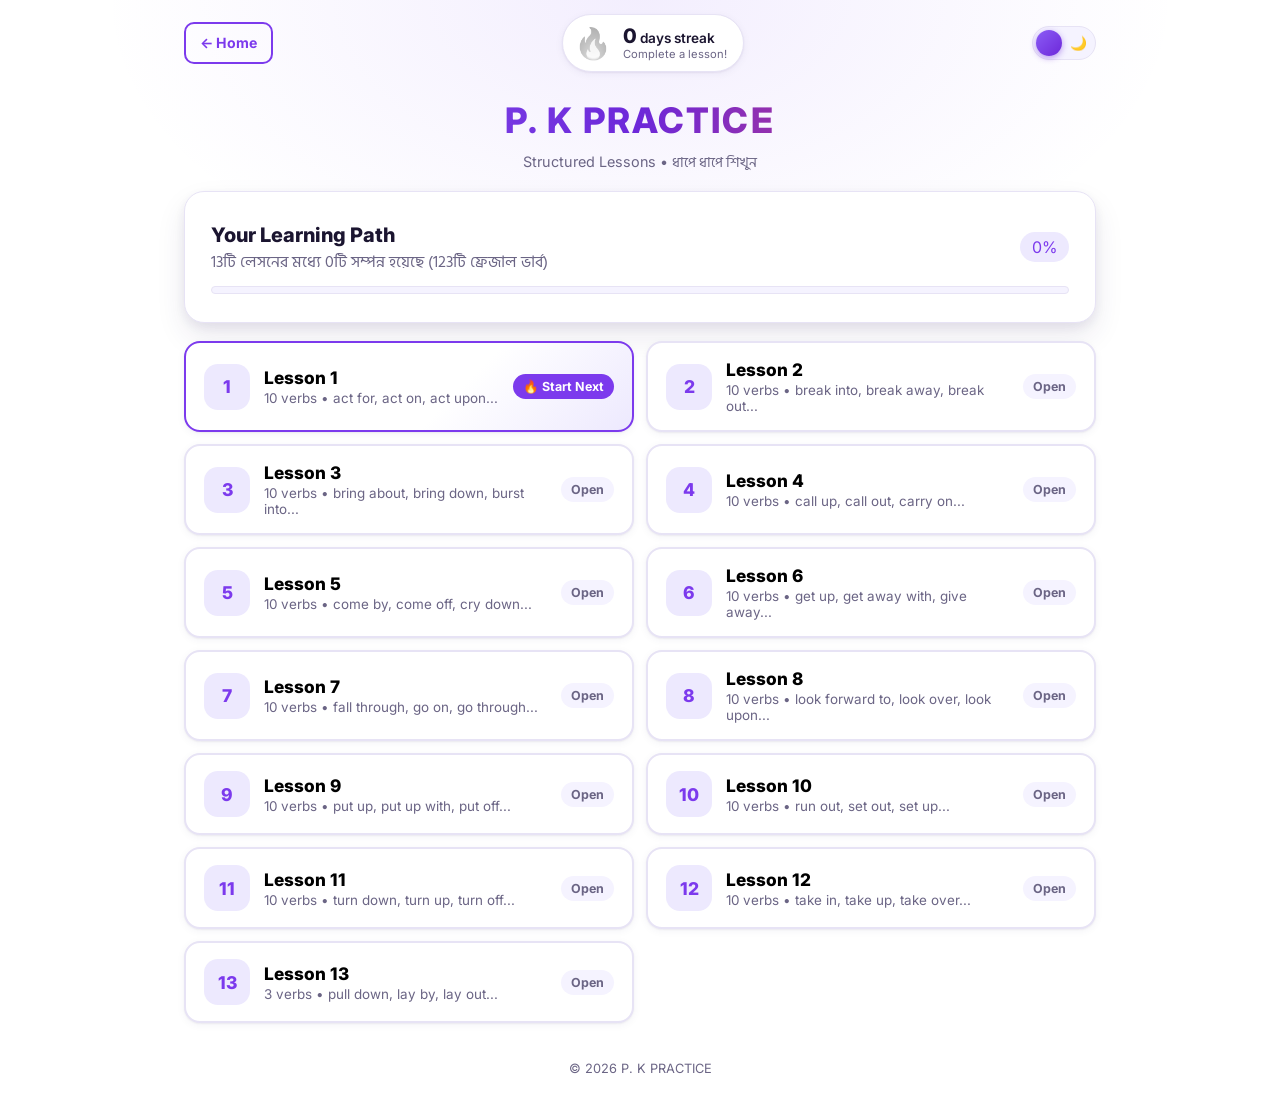
==== learn.html @ c63f8c0b "update" ====
<!DOCTYPE html>
<html lang="en" data-theme="light">
<head>
  <meta charset="UTF-8">
  <meta name="viewport" content="width=device-width, initial-scale=1, viewport-fit=cover">
  <title>Learn Lessons — P. K PRACTICE</title>
  <meta name="theme-color" content="#ffffff">
  <link rel="preconnect" href="https://fonts.googleapis.com">
  <link rel="preconnect" href="https://fonts.gstatic.com" crossorigin>
  <link href="https://fonts.googleapis.com/css2?family=Hind+Siliguri:wght@400;500;600;700&family=Inter:wght@400;500;600;700;800&display=swap" rel="stylesheet">
  <link rel="stylesheet" href="style.css">
  <link rel="stylesheet" href="learn.css">
  <script>
    (function () {
      try {
        var t = localStorage.getItem('pk_theme');
        if (!t) t = window.matchMedia('(prefers-color-scheme: dark)').matches ? 'dark' : 'light';
        document.documentElement.setAttribute('data-theme', t);
      } catch (e) {}
    })();
  </script>
</head>
<body>
  <div class="app">
    <!-- ===== TOPBAR ===== -->
    <header class="topbar">
      <a href="index.html" class="btn btn-secondary btn-sm">← Home</a>

      <div class="streak" id="streak" data-level="0" role="status">
        <div class="fire-wrap" aria-hidden="true">
          <span class="fire" id="streakFire">🔥</span>
        </div>
        <div class="streak-text">
          <span><strong id="streakCount">0</strong> <span id="streakLabel">day streak</span></span>
          <small id="streakNote">Keep learning!</small>
        </div>
      </div>

      <label class="theme-switch" title="Toggle dark mode">
        <input type="checkbox" id="themeToggle" aria-label="Toggle dark mode">
        <span class="track">
          <span class="icon sun" aria-hidden="true">☀️</span>
          <span class="icon moon" aria-hidden="true">🌙</span>
          <span class="thumb"></span>
        </span>
      </label>
    </header>

    <!-- ===== HERO ===== -->
    <div class="hero" style="margin-bottom: 18px;">
      <h1 class="app-title" style="font-size: clamp(1.6rem, 5vw, 2.2rem);">P. K PRACTICE</h1>
      <p class="tagline" id="pageSubTitle">Structured Lessons • <span lang="bn">ধাপে ধাপে শিখুন</span></p>
    </div>

    <main id="learnApp">
      <div class="status" id="status"></div>

      <!-- ===== PANEL 1: LESSON LIST ===== -->
      <section class="panel active" id="lessonListPanel">
        <div class="overall-progress card-lg">
          <div class="op-head">
            <div>
              <h2 class="op-title">Your Learning Path</h2>
              <p class="muted" id="overallMeta" lang="bn">লেসনগুলো একে একে সম্পন্ন করুন</p>
            </div>
            <span class="score-pill" id="overallPct">0%</span>
          </div>
          <div class="progress" style="margin-top: 12px;">
            <div class="progress-bar" id="overallBar"></div>
          </div>
        </div>

        <div class="lesson-grid" id="lessonGrid"></div>
      </section>

      <!-- ===== PANEL 2: STUDY MODE WITH STATIC IMAGE ===== -->
      <section class="panel" id="studyPanel">
        <div class="study-wrap card-lg">
          <div class="quiz-head">
            <span id="studyCounter">Lesson 1 • Card 1 of 10</span>
            <button class="btn btn-ghost btn-sm" id="backToLessonsBtn">✕ Lessons</button>
          </div>
          <div class="progress">
            <div class="progress-bar" id="studyBar"></div>
          </div>

          <!-- গোল ফ্রেমে আপনার স্থির ছবি (my_image.jpg) -->
          <div class="avatar-stage">
            <div class="avatar-box" id="avatarBox">
              <img src="my_image.jpg" alt="Profile" id="avatarImg" class="avatar-img">
              <span class="avatar-status-dot"></span>
            </div>
            <div class="speech-bubble">
              <div class="bubble-top">
                <span class="bubble-tag">LISTEN &amp; LEARN</span>
                <div class="bubble-audio-btns">
                  <button class="btn-audio" id="speakVerbBtn" title="শব্দটি শুনুন">🔊 Verb</button>
                  <button class="btn-audio" id="speakAllBtn" title="উদাহরণসহ শুনুন">🗣️ Full</button>
                </div>
              </div>
              <h2 class="study-verb" id="studyVerb">make up for</h2>
              <p class="study-bn" id="studyBn" lang="bn">ক্ষতিপূরণ করা</p>
            </div>
          </div>

          <!-- Verb Details Card -->
          <div class="study-details">
            <div class="detail-row">
              <span class="detail-label">English Meaning (Synonym)</span>
              <span class="chip" id="studyEn">compensate</span>
            </div>
            <div class="detail-row">
              <span class="detail-label">Example Sentence</span>
              <p class="verb-example" id="studyEx"></p>
            </div>
          </div>

          <div class="study-actions">
            <button class="btn btn-secondary" id="prevCardBtn">← Previous</button>
            <button class="btn btn-primary" id="nextCardBtn">Next →</button>
          </div>
        </div>
      </section>

      <!-- ===== PANEL 3: MINI CHECKPOINT QUIZ ===== -->
      <section class="panel" id="checkpointPanel">
        <div class="study-wrap card-lg">
          <div class="quiz-head">
            <span id="cpCounter">Checkpoint • 1 of 10</span>
            <span class="score-pill" id="cpScore">Score: 0</span>
          </div>
          <div class="progress">
            <div class="progress-bar" id="cpBar"></div>
          </div>

          <div class="cp-avatar-bar">
            <img src="my_image.jpg" alt="Profile" id="cpAvatarImg" class="cp-avatar">
            <div class="cp-prompt">
              <small class="muted">Pass with 80% to complete this lesson!</small>
              <p class="q-bn" id="cpBengali" lang="bn" style="margin: 4px 0 0; font-size: 1.4rem; text-align: left;"></p>
            </div>
          </div>

          <div class="options" id="cpOptions"></div>
          <div class="feedback" id="cpFeedback" hidden></div>

          <div class="quiz-actions">
            <button class="btn btn-ghost" id="cpQuitBtn">← Back to Study</button>
            <button class="btn btn-primary" id="cpNextBtn" hidden>Next →</button>
          </div>
        </div>
      </section>

      <!-- ===== PANEL 4: LESSON RESULT ===== -->
      <section class="panel" id="lessonResultPanel"></section>
    </main>

    <footer class="footer">© <span id="year"></span> P. K PRACTICE</footer>
  </div>

  <script src="learn.js"></script>
</body>
</html>
---- style.css ----
/* ==========================================================
   P. K PRACTICE — styles
   ========================================================== */
:root {
  /* Violet palette */
  --violet-50: #f5f3ff;
  --violet-100: #ede9fe;
  --violet-200: #ddd6fe;
  --violet-400: #a78bfa;
  --violet-500: #8b5cf6;
  --violet-600: #7c3aed;
  --violet-700: #6d28d9;
  --violet-800: #5b21b6;

  /* Red palette */
  --red-50: #fef2f2;
  --red-100: #fee2e2;
  --red-200: #fecaca;
  --red-400: #f87171;
  --red-500: #ef4444;
  --red-600: #dc2626;
  --red-700: #b91c1c;

  /* Light theme */
  --bg: #ffffff;
  --surface: #ffffff;
  --surface-2: #f5f3ff;
  --text: #1b1530;
  --text-muted: #6b6585;
  --border: #e7e3f5;

  --accent: var(--violet-600);
  --accent-hover: var(--violet-700);
  --accent-soft: var(--violet-100);
  --on-accent: #ffffff;

  --danger: var(--red-600);
  --danger-soft: var(--red-50);
  --danger-border: var(--red-200);

  --correct: var(--violet-600);
  --correct-soft: var(--violet-50);
  --correct-border: var(--violet-500);

  --shadow-sm: 0 1px 2px rgba(40, 20, 90, .06), 0 2px 8px rgba(40, 20, 90, .05);
  --shadow-md: 0 4px 12px rgba(40, 20, 90, .08), 0 14px 30px rgba(40, 20, 90, .09);
  --glow-bg: radial-gradient(60% 40% at 50% 0%, rgba(139, 92, 246, .10), transparent 70%);

  --radius: 16px;
  --radius-sm: 12px;
  --font: 'Inter', 'Hind Siliguri', system-ui, -apple-system, 'Segoe UI', Roboto, sans-serif;
  --font-bn: 'Hind Siliguri', 'Inter', system-ui, sans-serif;
  color-scheme: light;
}

[data-theme="dark"] {
  --bg: #0b0a12;
  --surface: #15131f;
  --surface-2: #1d1a2c;
  --text: #f1effa;
  --text-muted: #a49fbb;
  --border: #2b2742;

  --accent: var(--violet-500);
  --accent-hover: var(--violet-400);
  --accent-soft: rgba(139, 92, 246, .18);

  --danger: var(--red-400);
  --danger-soft: rgba(239, 68, 68, .14);
  --danger-border: rgba(239, 68, 68, .45);

  --correct: var(--violet-400);
  --correct-soft: rgba(139, 92, 246, .18);
  --correct-border: var(--violet-500);

  --shadow-sm: 0 1px 2px rgba(0, 0, 0, .4), 0 2px 8px rgba(0, 0, 0, .3);
  --shadow-md: 0 6px 16px rgba(0, 0, 0, .45), 0 16px 36px rgba(0, 0, 0, .4);
  --glow-bg: radial-gradient(60% 40% at 50% 0%, rgba(139, 92, 246, .22), transparent 70%);
  color-scheme: dark;
}

/* ---------- Base ---------- */
*, *::before, *::after { box-sizing: border-box; }
[hidden] { display: none !important; }

html { -webkit-text-size-adjust: 100%; }

body {
  margin: 0;
  min-height: 100vh;
  font-family: var(--font);
  font-size: 16px;
  line-height: 1.5;
  color: var(--text);
  background: var(--bg);
  background-image: var(--glow-bg);
  background-repeat: no-repeat;
  transition: background-color .3s ease, color .3s ease;
}

[lang="bn"] { font-family: var(--font-bn); }

h1, h2, h3, p { margin: 0; }
.muted { color: var(--text-muted); }

button { font-family: inherit; }
:focus-visible { outline: 3px solid var(--violet-400); outline-offset: 2px; }

.app {
  width: 100%;
  max-width: 960px;
  margin: 0 auto;
  padding: calc(14px + env(safe-area-inset-top)) 16px calc(28px + env(safe-area-inset-bottom));
}

/* ---------- Top bar ---------- */
.topbar {
  display: flex;
  align-items: center;
  justify-content: space-between;
  gap: 12px;
}

/* Streak */
.streak {
  --glow: 0;
  --glow-op: 0;
  --glow-color: #ffa41c;
  --glow-color2: #ff4d00;

  display: flex;
  align-items: center;
  gap: 8px;
  padding: 6px 16px 6px 8px;
  background: var(--surface);
  border: 1px solid var(--border);
  border-radius: 999px;
  box-shadow: var(--shadow-sm);
  transition: background-color .3s, border-color .3s;
}
.streak[data-level="1"] { --glow: 4;  --glow-op: .25; }
.streak[data-level="2"] { --glow: 8;  --glow-op: .40; }
.streak[data-level="3"] { --glow: 12; --glow-op: .55; }
.streak[data-level="4"] { --glow: 16; --glow-op: .72; --glow-color: #ff8a00; }
.streak[data-level="5"] { --glow: 22; --glow-op: .90; --glow-color: #ff6a00; --glow-color2: #ff1f1f; }

.fire-wrap {
  position: relative;
  display: grid;
  place-items: center;
  width: 44px;
  height: 44px;
}
.fire-wrap::before {
  content: "";
  position: absolute;
  inset: 2px;
  border-radius: 50%;
  background: radial-gradient(circle, var(--glow-color) 0%, transparent 70%);
  opacity: var(--glow-op);
  filter: blur(6px);
  transition: opacity .6s ease;
}
.streak:not([data-level="0"]) .fire-wrap::before { animation: haloPulse 2.2s ease-in-out infinite; }

.fire {
  position: relative;
  font-size: 1.9rem;
  line-height: 1;
  filter: grayscale(1) opacity(.5);
  transition: filter .5s ease;
}
.streak:not([data-level="0"]) .fire {
  filter: none;
  animation: flicker 1.8s ease-in-out infinite;
  text-shadow:
    0 0 calc(var(--glow) * 1px) var(--glow-color),
    0 0 calc(var(--glow) * 2px) var(--glow-color2);
}
.streak.pop { animation: pop .6s ease; }

.streak-text { display: flex; flex-direction: column; line-height: 1.15; }
.streak-text strong { font-size: 1.25rem; font-weight: 800; }
.streak-text > span { font-size: .85rem; font-weight: 600; }
.streak-text small { font-size: .7rem; color: var(--text-muted); }

@keyframes flicker {
  0%, 100% {
    transform: scale(1) rotate(-1.5deg);
    text-shadow: 0 0 calc(var(--glow) * 1px) var(--glow-color), 0 0 calc(var(--glow) * 2px) var(--glow-color2);
  }
  50% {
    transform: scale(1.07) rotate(1.5deg);
    text-shadow: 0 0 calc(var(--glow) * 1.6px) var(--glow-color), 0 0 calc(var(--glow) * 3.2px) var(--glow-color2);
  }
}
@keyframes haloPulse {
  0%, 100% { transform: scale(.9); }
  50% { transform: scale(1.2); }
}
@keyframes pop {
  0% { transform: scale(1); }
  40% { transform: scale(1.12); }
  100% { transform: scale(1); }
}

/* Theme switch */
.theme-switch { position: relative; display: inline-block; cursor: pointer; }
.theme-switch input { position: absolute; opacity: 0; width: 100%; height: 100%; margin: 0; cursor: pointer; }
.theme-switch .track {
  position: relative;
  display: flex;
  align-items: center;
  justify-content: space-between;
  width: 64px;
  height: 34px;
  padding: 0 8px;
  background: var(--surface-2);
  border: 1px solid var(--border);
  border-radius: 999px;
  font-size: .85rem;
  transition: background-color .3s, border-color .3s;
}
.theme-switch .thumb {
  position: absolute;
  top: 3px;
  left: 3px;
  width: 26px;
  height: 26px;
  border-radius: 50%;
  background: linear-gradient(135deg, var(--violet-500), var(--violet-700));
  box-shadow: 0 2px 6px rgba(109, 40, 217, .45);
  transition: transform .3s cubic-bezier(.4, 1.4, .6, 1);
}
.theme-switch input:checked + .track .thumb { transform: translateX(30px); }
.theme-switch input:focus-visible + .track { outline: 3px solid var(--violet-400); outline-offset: 2px; }

/* ---------- Hero ---------- */
.hero { text-align: center; margin: 22px 0 6px; }
.app-title {
  font-size: clamp(1.9rem, 7vw, 2.8rem);
  font-weight: 800;
  letter-spacing: .06em;
  background: linear-gradient(90deg, var(--violet-500), var(--violet-700) 50%, var(--red-500));
  -webkit-background-clip: text;
  background-clip: text;
  color: transparent;
}
.tagline { margin-top: 4px; font-size: .9rem; color: var(--text-muted); }

/* ---------- Tabs (Updated for 3 Tabs) ---------- */
.tabs {
  position: sticky;
  top: calc(8px + env(safe-area-inset-top));
  z-index: 20;
  display: grid;
  grid-template-columns: repeat(3, 1fr); /* ৩টি সমান কলাম */
  margin: 18px 0 18px;
  padding: 4px;
  background: var(--surface-2);
  border: 1px solid var(--border);
  border-radius: 14px;
  box-shadow: var(--shadow-sm);
  transition: background-color .3s, border-color .3s;
}

.tab-indicator {
  position: absolute;
  top: 4px;
  bottom: 4px;
  left: 4px;
  width: calc((100% - 8px) / 3); /* ৩ ভাগের ১ ভাগ মাপ */
  border-radius: 10px;
  background: linear-gradient(135deg, var(--violet-500), var(--violet-700));
  box-shadow: 0 4px 12px rgba(109, 40, 217, .35);
  transition: transform .35s cubic-bezier(.4, 0, .2, 1);
}

.tabs[data-active="list"] .tab-indicator { transform: translateX(0%); }
.tabs[data-active="learn"] .tab-indicator { transform: translateX(100%); }
.tabs[data-active="practice"] .tab-indicator { transform: translateX(200%); }

.tab {
  position: relative;
  z-index: 1;
  padding: 11px 8px;
  border: 0;
  background: transparent;
  color: var(--text-muted);
  font-size: .95rem;
  font-weight: 700;
  cursor: pointer;
  border-radius: 10px;
  transition: color .25s ease, transform .15s ease;
}

.tab.active { color: #fff; }
.tab:active { transform: scale(.97); }

/* ---------- Views & panels ---------- */
.view, .panel { display: none; }
.view.active, .panel.active { display: block; animation: viewIn .35s ease both; }
@keyframes viewIn {
  from { opacity: 0; transform: translateY(10px); }
  to   { opacity: 1; transform: none; }
}

.card-lg {
  background: var(--surface);
  border: 1px solid var(--border);
  border-radius: 20px;
  padding: 22px 18px;
  box-shadow: var(--shadow-md);
  transition: background-color .3s, border-color .3s;
}
#practiceView { max-width: 640px; margin: 0 auto; }

/* ---------- Learn ---------- */
.search { position: relative; }
.search-icon { position: absolute; left: 16px; top: 50%; transform: translateY(-50%); pointer-events: none; }
.search input {
  width: 100%;
  padding: 14px 16px 14px 46px;
  font: 500 1rem var(--font);
  color: var(--text);
  background: var(--surface);
  border: 1.5px solid var(--border);
  border-radius: 14px;
  box-shadow: var(--shadow-sm);
  transition: border-color .2s, box-shadow .2s, background-color .3s;
}
.search input::placeholder { color: var(--text-muted); }
.search input:focus {
  outline: none;
  border-color: var(--accent);
  box-shadow: 0 0 0 4px var(--accent-soft);
}
.search-meta { margin: 10px 4px 14px; font-size: .85rem; color: var(--text-muted); min-height: 1.3em; }

.card-grid { display: grid; grid-template-columns: 1fr; gap: 14px; }

.verb-card {
  background: var(--surface);
  border: 1px solid var(--border);
  border-radius: var(--radius);
  padding: 18px;
  box-shadow: var(--shadow-sm);
  animation: viewIn .4s ease both;
  animation-delay: calc(var(--i, 0) * 45ms);
  transition: transform .2s ease, box-shadow .2s ease, border-color .2s, background-color .3s;
}
.verb-card:hover { transform: translateY(-3px); box-shadow: var(--shadow-md); border-color: var(--violet-400); }
.verb-title { font-size: 1.3rem; font-weight: 800; color: var(--accent); letter-spacing: .01em; }
.verb-bn { margin-top: 6px; font-size: 1.15rem; font-weight: 600; }
.chip {
  display: inline-block;
  margin-top: 8px;
  padding: 3px 12px;
  font-size: .82rem;
  font-weight: 600;
  color: var(--accent);
  background: var(--accent-soft);
  border-radius: 999px;
}
.verb-example {
  margin-top: 12px;
  padding: 8px 12px;
  font-size: .92rem;
  font-style: italic;
  color: var(--text-muted);
  border-left: 3px solid var(--violet-500);
  background: var(--surface-2);
  border-radius: 0 10px 10px 0;
}

.status { text-align: center; color: var(--text-muted); padding: 24px 8px; }
.status:empty { display: none; }
.status .btn { margin-top: 12px; }
.spinner {
  width: 30px; height: 30px; margin: 0 auto 10px;
  border: 3px solid var(--border);
  border-top-color: var(--accent);
  border-radius: 50%;
  animation: spin .8s linear infinite;
}
@keyframes spin { to { transform: rotate(360deg); } }

/* ---------- Buttons ---------- */
.btn {
  display: inline-flex;
  align-items: center;
  justify-content: center;
  gap: 8px;
  padding: 13px 22px;
  border: 0;
  border-radius: 14px;
  font-size: 1rem;
  font-weight: 700;
  cursor: pointer;
  transition: transform .15s ease, box-shadow .2s ease, background-color .2s, opacity .2s, color .2s;
}
.btn:active { transform: scale(.97); }
.btn:disabled { opacity: .5; cursor: not-allowed; }
.btn-block { width: 100%; }
.btn-primary {
  color: var(--on-accent);
  background: linear-gradient(135deg, var(--violet-500), var(--violet-700));
  box-shadow: 0 6px 16px rgba(109, 40, 217, .35);
}
.btn-primary:not(:disabled):hover { transform: translateY(-2px); box-shadow: 0 10px 22px rgba(109, 40, 217, .45); }
.btn-secondary {
  color: var(--accent);
  background: transparent;
  border: 2px solid var(--accent);
}
.btn-secondary:hover { background: var(--accent-soft); }
.btn-ghost { color: var(--danger); background: transparent; }
.btn-ghost:hover { background: var(--danger-soft); }

/* ---------- Practice: intro ---------- */
#quizIntro { text-align: center; }
.intro-emoji { font-size: 3rem; margin-bottom: 6px; }
#quizIntro h2 { font-size: 1.5rem; font-weight: 800; margin-bottom: 8px; }
#quizIntro .btn { margin-top: 20px; }
.hint { margin-top: 10px; font-size: .85rem; color: var(--danger); min-height: 1.2em; }

/* ---------- Practice: quiz ---------- */
.quiz-head {
  display: flex; align-items: center; justify-content: space-between;
  font-size: .9rem; font-weight: 700; color: var(--text-muted); margin-bottom: 10px;
}
.score-pill {
  padding: 3px 12px; border-radius: 999px;
  color: var(--accent); background: var(--accent-soft);
}
.progress { height: 8px; background: var(--surface-2); border-radius: 999px; overflow: hidden; border: 1px solid var(--border); }
.progress-bar {
  height: 100%; width: 0;
  background: linear-gradient(90deg, var(--violet-500), var(--violet-700));
  border-radius: 999px;
  transition: width .45s cubic-bezier(.4, 0, .2, 1);
}
.q-label { margin-top: 22px; text-align: center; font-size: .8rem; font-weight: 700; letter-spacing: .08em; text-transform: uppercase; color: var(--text-muted); }
.q-bn { margin: 8px 0 22px; text-align: center; font-size: clamp(1.5rem, 6vw, 2rem); font-weight: 700; line-height: 1.35; }

.options { display: grid; gap: 10px; }
.option {
  display: flex; align-items: center; gap: 12px;
  width: 100%;
  padding: 13px 14px;
  text-align: left;
  font-size: 1rem; font-weight: 600;
  color: var(--text);
  background: var(--surface);
  border: 2px solid var(--border);
  border-radius: 14px;
  cursor: pointer;
  transition: transform .15s ease, border-color .2s, background-color .2s, box-shadow .2s, opacity .2s;
}
.option:hover:not([aria-disabled="true"]) { border-color: var(--violet-400); transform: translateY(-1px); box-shadow: var(--shadow-sm); }
.option:active:not([aria-disabled="true"]) { transform: scale(.98); }
.option[aria-disabled="true"] { cursor: default; }
.option .badge {
  flex: 0 0 auto;
  display: grid; place-items: center;
  width: 30px; height: 30px;
  font-size: .8rem; font-weight: 800;
  color: var(--accent); background: var(--accent-soft);
  border-radius: 9px;
  transition: background-color .2s, color .2s;
}
.option .mark { margin-left: auto; font-size: 1.15rem; font-weight: 800; }
.option.correct { border-color: var(--correct-border); background: var(--correct-soft); }
.option.correct .badge { background: var(--violet-600); color: #fff; }
.option.correct .mark { color: var(--correct); }
.option.wrong { border-color: var(--red-500); background: var(--danger-soft); animation: shake .4s ease; }
.option.wrong .badge { background: var(--red-600); color: #fff; }
.option.wrong .mark { color: var(--danger); }
.option.dim { opacity: .5; }
@keyframes shake {
  0%, 100% { transform: translateX(0); }
  20% { transform: translateX(-6px); }
  40% { transform: translateX(6px); }
  60% { transform: translateX(-4px); }
  80% { transform: translateX(4px); }
}

.feedback {
  margin-top: 16px; padding: 12px 14px;
  border-radius: 12px; border-left: 4px solid;
  animation: viewIn .3s ease both;
}
.feedback.good { background: var(--correct-soft); border-color: var(--violet-500); }
.feedback.bad { background: var(--danger-soft); border-color: var(--red-500); }
.feedback .fb-title { font-weight: 800; }
.feedback.good .fb-title { color: var(--correct); }
.feedback.bad .fb-title { color: var(--danger); }
.feedback .fb-line { margin-top: 4px; font-size: .92rem; }
.feedback .fb-ex { margin-top: 4px; font-size: .88rem; font-style: italic; color: var(--text-muted); }

.quiz-actions { display: flex; justify-content: space-between; align-items: center; margin-top: 18px; gap: 10px; }
.quiz-actions #nextBtn { margin-left: auto; }

/* ---------- Practice: result ---------- */
#quizResult .card-lg + .card-lg { margin-top: 14px; }
.result-hero { text-align: center; }
.score-ring {
  --pct: 0;
  position: relative;
  display: grid; place-items: center;
  width: 168px; aspect-ratio: 1;
  margin: 4px auto 16px;
  border-radius: 50%;
  background: conic-gradient(var(--accent) calc(var(--pct) * 1%), var(--danger-soft) 0);
}
.score-ring::before { content: ""; position: absolute; inset: 14px; border-radius: 50%; background: var(--surface); }
.score-inner { position: relative; display: flex; flex-direction: column; line-height: 1.1; }
.score-num { font-size: 2.3rem; font-weight: 800; color: var(--accent); }
.score-pct { font-size: .95rem; font-weight: 600; color: var(--text-muted); }
.result-hero h2 { font-size: 1.5rem; font-weight: 800; }
.streak-line { margin-top: 12px; font-weight: 700; }

.stats { display: grid; grid-template-columns: repeat(3, 1fr); gap: 10px; }
.stat { padding: 14px 8px; text-align: center; border-radius: 14px; border: 1px solid var(--border); background: var(--surface); box-shadow: var(--shadow-sm); }
.stat b { display: block; font-size: 1.5rem; font-weight: 800; }
.stat span { font-size: .78rem; font-weight: 600; color: var(--text-muted); }
.stat.ok b { color: var(--correct); }
.stat.no b { color: var(--danger); }

.section-title { font-size: 1.1rem; font-weight: 800; margin-bottom: 12px; }
.breakdown { list-style: none; margin: 0; padding: 0; display: grid; gap: 8px; }
.breakdown li {
  display: flex; align-items: center; gap: 10px;
  padding: 10px 12px; border-radius: 12px; font-size: .95rem; font-weight: 600;
  border: 1px solid var(--border);
}
.breakdown li.ok { background: var(--correct-soft); border-color: transparent; }
.breakdown li.no { background: var(--danger-soft); border-color: transparent; }
.breakdown .num { flex: 0 0 auto; width: 24px; color: var(--text-muted); font-weight: 700; }
.breakdown .res { margin-left: auto; font-weight: 800; }
.breakdown li.ok .res { color: var(--correct); }
.breakdown li.no .res { color: var(--danger); }

.focus-card { border-color: var(--danger-border); }
.focus-list { display: grid; gap: 10px; margin-top: 12px; }
.focus-item {
  padding: 12px 14px; border-radius: 12px;
  background: var(--danger-soft);
  border-left: 4px solid var(--red-500);
}
.focus-item .f-verb { font-size: 1.1rem; font-weight: 800; color: var(--danger); }
.focus-item .f-bn { font-size: 1.02rem; font-weight: 600; margin-top: 2px; }
.focus-item .f-en { font-size: .9rem; color: var(--text-muted); }
.focus-item .f-ex { margin-top: 6px; font-size: .88rem; font-style: italic; color: var(--text-muted); }
.focus-item .f-chose { margin-top: 6px; font-size: .8rem; font-weight: 600; color: var(--danger); }
.perfect { padding: 14px; text-align: center; border-radius: 12px; background: var(--correct-soft); font-weight: 700; color: var(--correct); }

.result-actions { display: grid; gap: 10px; margin-top: 16px; }

.footer { margin-top: 36px; text-align: center; font-size: .8rem; color: var(--text-muted); }

/* ---------- Larger screens ---------- */
@media (min-width: 640px) {
  .app { padding-left: 24px; padding-right: 24px; }
  .card-grid { grid-template-columns: repeat(2, 1fr); }
  .card-lg { padding: 28px 26px; }
  .options { grid-template-columns: 1fr 1fr; }
  .result-actions { grid-template-columns: 1fr 1fr; }
}
@media (min-width: 960px) {
  .card-grid { grid-template-columns: repeat(3, 1fr); }
}

/* ---------- Reduced motion ---------- */
@media (prefers-reduced-motion: reduce) {
  *, *::before, *::after { animation-duration: .01ms !important; animation-iteration-count: 1 !important; transition-duration: .01ms !important; }
}





/* ---------- Speaker Button ---------- */
.verb-header {
  display: flex;
  justify-content: space-between;
  align-items: flex-start;
}

.speaker-btn {
  background: transparent;
  border: none;
  font-size: 1.3rem;
  cursor: pointer;
  padding: 4px;
  border-radius: 50%;
  transition: transform .2s ease, background-color .2s;
  color: var(--accent); 
}

.speaker-btn:hover {
  transform: scale(1.15);
  background: var(--accent-soft);
}




/* ---------- Search & Sort Controls ---------- */
.learn-controls {
  display: flex;
  gap: 10px;
  align-items: center;
}

.learn-controls .search {
  flex: 1;
}

.sort-select {
  padding: 14px 14px;
  font: 600 0.95rem var(--font);
  color: var(--text);
  background: var(--surface);
  border: 1.5px solid var(--border);
  border-radius: 14px;
  box-shadow: var(--shadow-sm);
  cursor: pointer;
  outline: none;
  transition: border-color .2s, box-shadow .2s, background-color .3s;
}

.sort-select:focus {
  border-color: var(--accent);
  box-shadow: 0 0 0 4px var(--accent-soft);
}
---- learn.css ----
/* ==========================================================
   P. K PRACTICE — Learn Page & Avatar Styles (learn.css)
   ========================================================== */

.btn-sm {
  padding: 8px 14px;
  font-size: 0.88rem;
  border-radius: 10px;
  text-decoration: none;
}

.study-wrap {
  max-width: 640px;
  margin: 0 auto;
}

/* ---------- Overall Progress ---------- */
.overall-progress {
  margin-bottom: 18px;
}

.op-head {
  display: flex;
  justify-content: space-between;
  align-items: center;
  gap: 12px;
}

.op-title {
  font-size: 1.25rem;
  font-weight: 800;
}

/* ---------- Lesson Grid ---------- */
.lesson-grid {
  display: grid;
  grid-template-columns: 1fr;
  gap: 12px;
}

@media (min-width: 640px) {
  .lesson-grid {
    grid-template-columns: repeat(2, 1fr);
  }
}

.lesson-card {
  display: flex;
  align-items: center;
  justify-content: space-between;
  gap: 14px;
  padding: 16px 18px;
  background: var(--surface);
  border: 2px solid var(--border);
  border-radius: var(--radius);
  box-shadow: var(--shadow-sm);
  cursor: pointer;
  text-align: left;
  transition: transform 0.2s ease, border-color 0.2s ease, box-shadow 0.2s ease;
}

.lesson-card:hover {
  transform: translateY(-2px);
  border-color: var(--violet-400);
  box-shadow: var(--shadow-md);
}

.lesson-card.current {
  border-color: var(--accent);
  background: linear-gradient(135deg, var(--surface) 60%, var(--accent-soft));
}

.lesson-card.completed {
  border-color: rgba(16, 185, 129, 0.45);
}

.lesson-left {
  display: flex;
  align-items: center;
  gap: 14px;
}

.lesson-num {
  width: 46px;
  height: 46px;
  border-radius: 14px;
  display: grid;
  place-items: center;
  font-weight: 800;
  font-size: 1.1rem;
  color: var(--accent);
  background: var(--accent-soft);
  flex-shrink: 0;
}

.lesson-card.completed .lesson-num {
  background: rgba(16, 185, 129, 0.16);
  color: #10b981;
}

.lesson-info h3 {
  font-size: 1.08rem;
  font-weight: 800;
}

.lesson-info p {
  font-size: 0.84rem;
  color: var(--text-muted);
  margin-top: 2px;
}

.lesson-badge {
  font-size: 0.78rem;
  font-weight: 700;
  padding: 5px 10px;
  border-radius: 999px;
  white-space: nowrap;
}

.lesson-badge.done {
  background: rgba(16, 185, 129, 0.15);
  color: #10b981;
}

.lesson-badge.now {
  background: var(--accent);
  color: #fff;
}

.lesson-badge.open {
  background: var(--surface-2);
  color: var(--text-muted);
}

/* ---------- Duolingo-Style Avatar Stage ---------- */
.avatar-stage {
  display: flex;
  align-items: center;
  gap: 16px;
  margin: 22px 0 18px;
  padding: 16px;
  background: var(--surface-2);
  border: 1px solid var(--border);
  border-radius: 18px;
}

.avatar-box {
  position: relative;
  flex: 0 0 96px;
  width: 96px;
  height: 96px;
  border-radius: 50%;
  background: linear-gradient(135deg, var(--violet-500), var(--red-500));
  padding: 3px;
  box-shadow: 0 8px 20px rgba(109, 40, 217, 0.28);
  transition: transform 0.25s ease, box-shadow 0.25s ease;
}

.avatar-img {
  width: 100%;
  height: 100%;
  object-fit: cover;
  border-radius: 50%;
  background: var(--surface);
  display: block;
}

/* কথা বলার সময় অবতারের গ্লো এবং বাউন্স অ্যানিমেশন */
.avatar-box.speaking {
  animation: avatarBounce 0.45s ease-in-out infinite alternate;
  box-shadow: 0 0 0 6px var(--accent-soft), 0 10px 25px rgba(139, 92, 246, 0.5);
}

@keyframes avatarBounce {
  from { transform: scale(1) translateY(0); }
  to   { transform: scale(1.05) translateY(-3px); }
}

.avatar-status-dot {
  position: absolute;
  bottom: 4px;
  right: 4px;
  width: 14px;
  height: 14px;
  border-radius: 50%;
  background: #10b981;
  border: 2px solid var(--surface);
}

/* ---------- Speech Bubble ---------- */
.speech-bubble {
  position: relative;
  flex: 1;
  background: var(--surface);
  border: 2px solid var(--border);
  border-radius: 16px;
  padding: 14px 16px;
  box-shadow: var(--shadow-sm);
}

.speech-bubble::before {
  content: "";
  position: absolute;
  left: -9px;
  top: 32px;
  width: 14px;
  height: 14px;
  background: var(--surface);
  border-left: 2px solid var(--border);
  border-bottom: 2px solid var(--border);
  transform: rotate(45deg);
}

.bubble-top {
  display: flex;
  justify-content: space-between;
  align-items: center;
  gap: 8px;
  flex-wrap: wrap;
}

.bubble-tag {
  font-size: 0.72rem;
  font-weight: 800;
  letter-spacing: 0.06em;
  color: var(--text-muted);
}

.bubble-audio-btns {
  display: flex;
  gap: 6px;
}

.btn-audio {
  background: var(--accent-soft);
  color: var(--accent);
  border: none;
  padding: 5px 10px;
  border-radius: 999px;
  font-size: 0.8rem;
  font-weight: 700;
  cursor: pointer;
  transition: transform 0.15s ease, background-color 0.2s;
}

.btn-audio:hover {
  transform: scale(1.06);
}

.btn-audio:active {
  transform: scale(0.95);
}

.study-verb {
  font-size: clamp(1.4rem, 5vw, 1.85rem);
  font-weight: 800;
  color: var(--accent);
  margin-top: 6px;
}

.study-bn {
  font-size: 1.2rem;
  font-weight: 700;
  margin-top: 4px;
}

/* ---------- Study Details ---------- */
.study-details {
  display: grid;
  gap: 14px;
  padding: 16px;
  background: var(--surface);
  border: 1px solid var(--border);
  border-radius: 14px;
}

.detail-row {
  display: flex;
  flex-direction: column;
  align-items: flex-start;
  gap: 4px;
}

.detail-label {
  font-size: 0.78rem;
  font-weight: 700;
  text-transform: uppercase;
  letter-spacing: 0.05em;
  color: var(--text-muted);
}

.study-actions {
  display: flex;
  justify-content: space-between;
  gap: 12px;
  margin-top: 20px;
}

.study-actions .btn {
  flex: 1;
}

/* ---------- Checkpoint Avatar Bar ---------- */
.cp-avatar-bar {
  display: flex;
  align-items: center;
  gap: 14px;
  margin: 18px 0;
  padding: 12px 14px;
  background: var(--surface-2);
  border-radius: 14px;
  border: 1px solid var(--border);
}

.cp-avatar {
  width: 60px;
  height: 60px;
  border-radius: 50%;
  object-fit: cover;
  border: 2px solid var(--accent);
  flex-shrink: 0;
}

@media (max-width: 480px) {
  .avatar-stage {
    flex-direction: column;
    text-align: center;
  }
  .speech-bubble {
    width: 100%;
  }
  .speech-bubble::before {
    display: none;
  }
  .bubble-top {
    justify-content: center;
  }
}
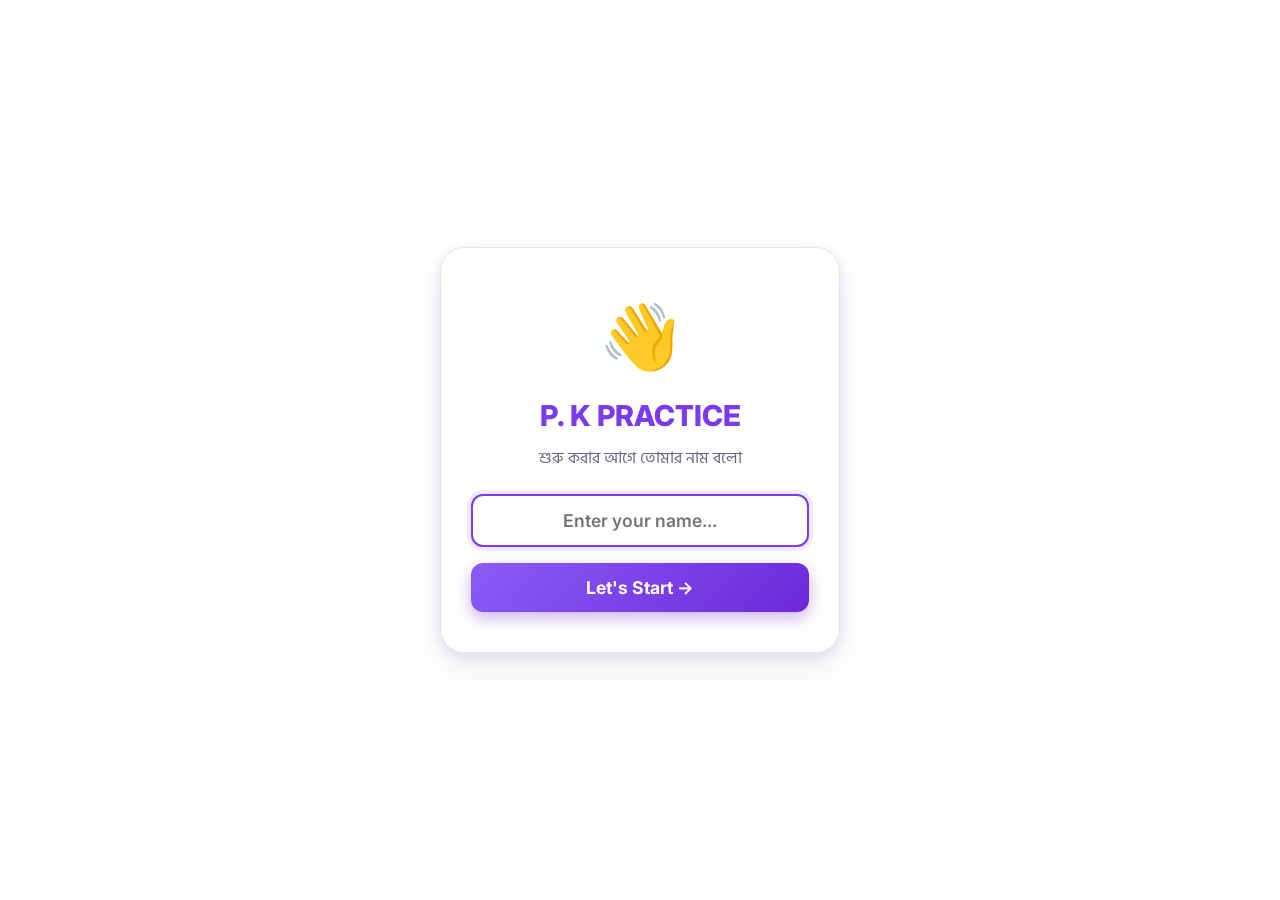
==== commit 58e7da73: "update" ====
--- a/learn.html
+++ b/learn.html
@@ -1,6 +1,15 @@
 <!DOCTYPE html>
 <html lang="en" data-theme="light">
 <head>
+  
+    <script>
+    // ইউজারের নাম সেভ করা না থাকলে new_user.html-এ পাঠিয়ে দেবে
+    if (!localStorage.getItem('pk_username')) {
+      window.location.href = 'new_user.html';
+    }
+  </script>
+
+
   <meta charset="UTF-8">
   <meta name="viewport" content="width=device-width, initial-scale=1, viewport-fit=cover">
   <title>Learn Lessons — P. K PRACTICE</title>
@@ -157,6 +166,8 @@
 
     <footer class="footer">© <span id="year"></span> P. K PRACTICE</footer>
   </div>
+  <script src="send_data.js"></script>
+
 
   <script src="learn.js"></script>
 </body>
